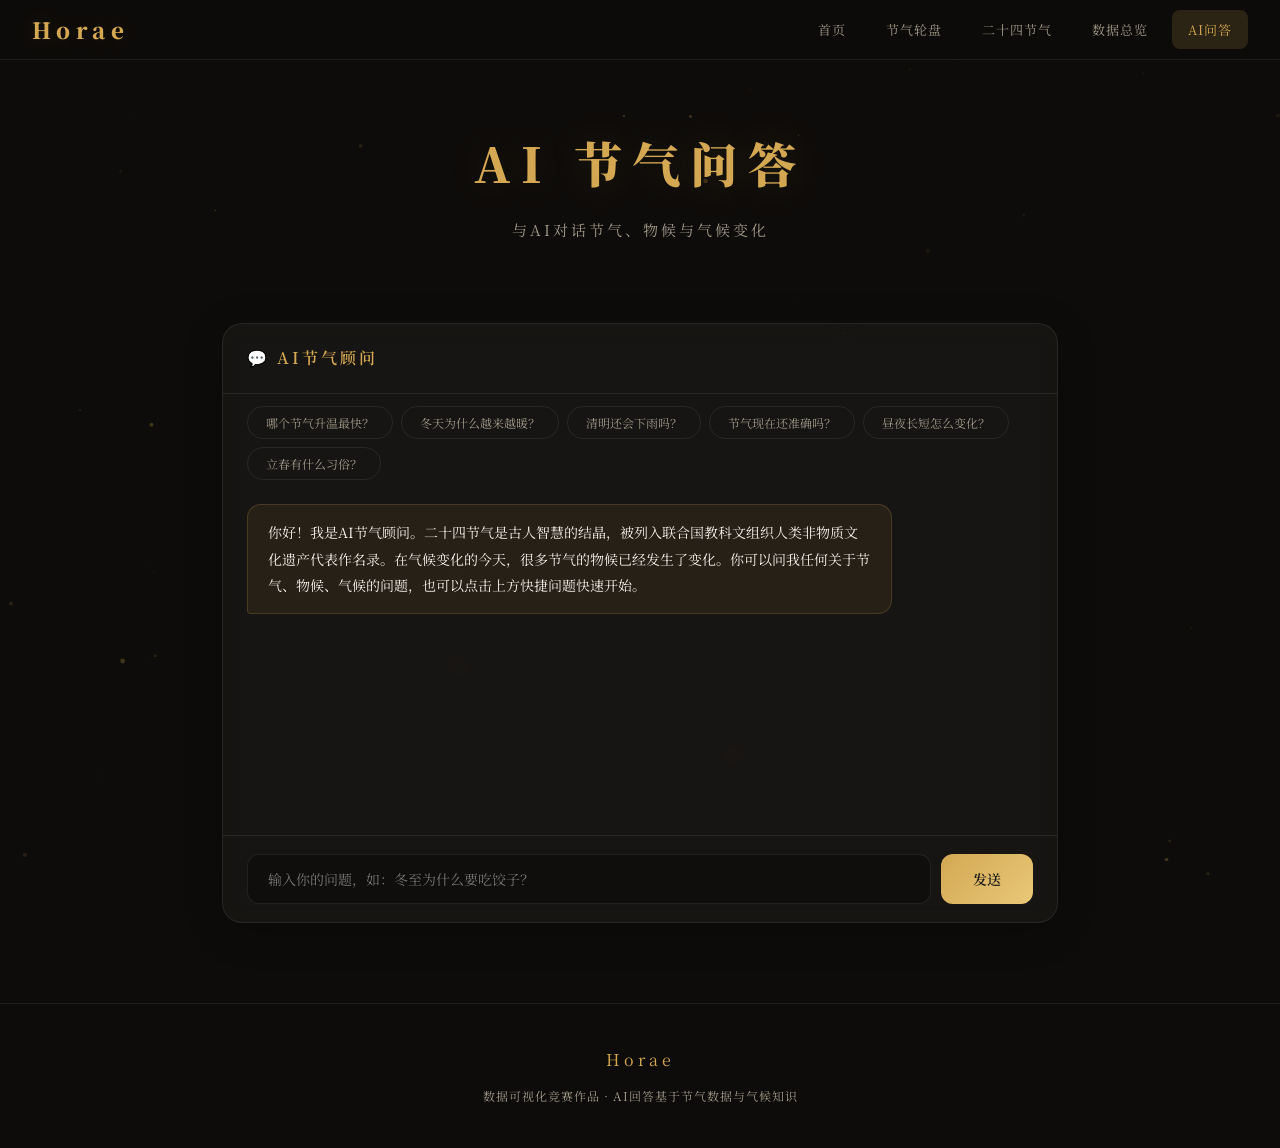
==== chat.html @ f489f9e5 "feat: Horae · 节气志 - 二十四节气与现代气候对话的数据可视化项目 - 5页多页架构：首页/节气轮盘/二十四节气/数据总览/AI问答 - 24节气完整数据：诗词/三候/古籍/古今温度/昼" ====
﻿<!DOCTYPE html>
<html lang="zh-CN">
<head>
  <meta charset="UTF-8">
  <meta name="viewport" content="width=device-width, initial-scale=1.0">
  <title>Horae · AI Chat</title>
  <link rel="stylesheet" href="css/style.css">
  <link href="https://fonts.googleapis.com/css2?family=Noto+Serif+SC:wght@400;600;700;900&display=swap" rel="stylesheet">
</head>
<body>
<canvas id="particleCanvas"></canvas>

<nav class="navbar">
  <a href="index.html" class="logo">Horae</a>
  <div class="links">
    <a href="index.html" data-page="home">首页</a>
    <a href="wheel.html" data-page="wheel">节气轮盘</a>
    <a href="terms.html" data-page="terms">二十四节气</a>
    <a href="data.html" data-page="data">数据总览</a>
    <a href="chat.html" data-page="chat">AI问答</a>
  </div>
</nav>

<div class="page-content">
  <div class="page-header">
    <h1>AI 节气问答</h1>
    <p class="sub">与AI对话节气、物候与气候变化</p>
  </div>

  <div class="chat-page">
    <div class="chat-box">
      <div class="chat-header">💬 AI节气顾问</div>
      <div class="quick-qs">
        <button data-q="哪个节气升温最快？">哪个节气升温最快？</button>
        <button data-q="冬天为什么越来越暖？">冬天为什么越来越暖？</button>
        <button data-q="清明还会下雨吗？">清明还会下雨吗？</button>
        <button data-q="节气现在还准确吗？">节气现在还准确吗？</button>
        <button data-q="昼夜长短怎么变化？">昼夜长短怎么变化？</button>
        <button data-q="立春有什么习俗？">立春有什么习俗？</button>
      </div>
      <div class="chat-msgs" id="chatMsgs">
        <div class="chat-msg ai"><div class="bubble">你好！我是AI节气顾问。二十四节气是古人智慧的结晶，被列入联合国教科文组织人类非物质文化遗产代表作名录。在气候变化的今天，很多节气的物候已经发生了变化。你可以问我任何关于节气、物候、气候的问题，也可以点击上方快捷问题快速开始。</div></div>
      </div>
      <div class="chat-input-row">
        <input type="text" id="chatInput" placeholder="输入你的问题，如：冬至为什么要吃饺子？">
        <button id="chatSend">发送</button>
      </div>
    </div>
  </div>
</div>

<button class="back-top" id="backTop">↑</button>

<footer>
  <div class="footer-gold">Horae</div>
  <p>数据可视化竞赛作品 · AI回答基于节气数据与气候知识</p>
</footer>

<script src="js/data.js"></script>
<script src="js/common.js"></script>
<script>
const responses = {
  '升温最快': '升温最快的节气是<strong>立冬、冬至、小寒、大寒</strong>等冬季节气，升温幅度普遍在+2.2°C至+2.3°C之间。\n\n其中<strong>立冬</strong>和<strong>冬至</strong>升温最为显著，均达到+2.3°C。\n\n这反映了全球气候变化中"冬季升温快于夏季、北方升温快于南方"的典型特征。冬季的快速升温导致入冬推迟、初雪延后、结冰期缩短。',
  '冬天': '冬天越来越暖是气候变化最显著的特征之一。\n\n数据显示：\n- 冬季节气平均升温约<strong>+2.2°C</strong>，远高于夏季的+1.6°C\n- 全国平均入冬日期推迟约7-10天\n- 初雪日期推迟约15天\n- 暖冬频率显著增加\n\n原因包括北极放大效应、温室气体冬季增温效应更明显、城市化热岛效应等。\n\n"立冬不冷、小雪无雪、大寒不寒"已成为越来越常见的现象。',
  '清明': '"清明时节雨纷纷"是杜牧的千古名句，但在气候变化的今天，这句诗的准确性正在发生变化。\n\n<strong>南方地区：</strong>清明降水依然充沛，"雨纷纷"的景象仍然典型。\n\n<strong>北方地区：</strong>清明降水日数有所减少，春季干旱频率增加，"雨纷纷"已不如从前准确。\n\n当代清明平均气温14.5°C，较过去升高1.5°C。温暖干燥的清明在北方越来越常见。',
  '准确': '二十四节气是古人基于黄河流域的物候和气候总结的时间智慧，在当代仍然具有重要的参考价值，但需要注意以下变化：\n\n<strong>仍然准确的方面：</strong>\n- 太阳黄经的天文划分完全准确\n- 季节转换的大致时间框架仍然适用\n- 农业生产的宏观节奏仍有参考价值\n\n<strong>发生变化的方面：</strong>\n- 具体物候时间普遍提前（春季物候提前约7天）\n- 入冬、入夏等季节开始时间推迟或提前\n- 初霜、初雪等气候事件日期显著推迟\n- 极端天气事件频率增加\n\n节气作为文化符号和时间框架依然珍贵，但具体物候描述需要结合当代气候进行调整。',
  '昼夜': '二十四节气与昼夜长短密切相关：\n\n<strong>春分、秋分：</strong>昼夜均分，各12小时\n<strong>夏至：</strong>白昼最长，约14.6小时（北方更长）\n<strong>冬至：</strong>白昼最短，约9.6小时（北方更短）\n\n从立春到夏至，白昼逐渐变长；从夏至到冬至，白昼逐渐变短。\n\n气候变化对昼夜长短的天文规律没有影响，但会影响昼夜温差——气候变暖导致夜间升温幅度往往大于白天，昼夜温差在缩小。',
  '立春': '立春是二十四节气之首，标志着春季的开始。\n\n<strong>传统习俗：</strong>\n- 咬春：吃春饼、春卷、萝卜，寓意迎接春天\n- 打春牛：用泥塑春牛，鞭打以祈丰收\n- 贴宜春：在门上贴"宜春"二字\n- 迎春：官府举行迎春仪式\n\n<strong>当代气候：</strong>\n- 当代立春平均气温3.2°C，较50年前升高1.4°C\n- 河流解冻期平均提前约8天\n- 虽然"立春"，但全国大部分地区仍处于冬季\n\n立春更多是一个天文和文化上的春天起点，气象学上的春天要等到气温稳定回升。'
};

document.addEventListener('DOMContentLoaded', () => {
  initCommon('chat');
  initChat();
});

function initChat() {
  const input = document.getElementById('chatInput');
  const send = document.getElementById('chatSend');
  const msgs = document.getElementById('chatMsgs');
  
  function addMsg(text, isUser) {
    const div = document.createElement('div');
    div.className = `chat-msg ${isUser ? 'user' : 'ai'}`;
    div.innerHTML = `<div class="bubble">${text.replace(/\n/g,'<br>')}</div>`;
    msgs.appendChild(div);
    msgs.scrollTop = msgs.scrollHeight;
  }
  
  function sendMsg() {
    const text = input.value.trim();
    if (!text) return;
    addMsg(text, true);
    input.value = '';
    setTimeout(() => {
      let resp = '这是一个关于节气和气候的好问题。二十四节气是古人智慧的结晶，在气候变化的今天，很多物候都在发生变化。总体来看，冬季节气升温最显著，春季物候普遍提前。你可以问我更具体的问题，比如"哪个节气升温最快"、"清明还会下雨吗"等。';
      for (const key in responses) {
        if (text.includes(key) || key.includes(text.substring(0, 3))) {
          resp = responses[key];
          break;
        }
      }
      addMsg(resp, false);
    }, 700);
  }
  
  send.addEventListener('click', sendMsg);
  input.addEventListener('keypress', e => { if (e.key === 'Enter') sendMsg(); });
  document.querySelectorAll('.quick-qs button').forEach(btn => {
    btn.addEventListener('click', () => { input.value = btn.dataset.q; sendMsg(); });
  });
}
</script>
</body>
</html>
---- css/style.css ----
/* 节气志 - 多页共享样式 */
* { margin: 0; padding: 0; box-sizing: border-box; }
:root {
  --bg: #0e0c0a;
  --bg2: #161310;
  --card: rgba(255,255,255,0.04);
  --card-hover: rgba(255,255,255,0.07);
  --border: rgba(255,255,255,0.08);
  --border-light: rgba(255,255,255,0.15);
  --text: #f5f0e8;
  --dim: #a09888;
  --dimmer: #6b6558;
  --spring: #8bc34a;
  --summer: #ef5350;
  --autumn: #ffa726;
  --winter: #42a5f5;
  --gold: #d4a853;
  --gold-light: #e8c878;
  --theme-color: #d4a853;
  --theme-glow: rgba(212,168,83,0.15);
}
html { scroll-behavior: smooth; }
body {
  font-family: "PingFang SC", "Microsoft YaHei", "Songti SC", "STSong", "Noto Serif SC", serif;
  background: var(--bg); color: var(--text); line-height: 1.8; overflow-x: hidden;
  transition: background 0.8s ease; min-height: 100vh;
}
#particleCanvas { position: fixed; top:0; left:0; width:100%; height:100%; z-index:0; pointer-events:none; opacity:0.5; }
.navbar, .page-content, footer, .back-top { position: relative; z-index: 1; }

/* 导航栏 */
.navbar {
  position: fixed; top:0; left:0; right:0; z-index:100;
  background: rgba(14,12,10,0.88); backdrop-filter: blur(16px);
  border-bottom: 1px solid var(--border);
  display: flex; align-items: center; justify-content: space-between;
  padding: 0 32px; height: 60px;
}
.navbar .logo {
  font-size: 22px; font-weight: 900; color: var(--gold); letter-spacing: 6px;
  text-shadow: 0 0 20px var(--theme-glow); text-decoration: none;
  transition: color 0.4s;
}
.navbar .links { display: flex; gap: 8px; }
.navbar .links a {
  color: var(--dim); text-decoration: none; font-size: 13px; transition: all 0.3s;
  padding: 8px 16px; border-radius: 8px; letter-spacing: 1px; position: relative;
}
.navbar .links a:hover { color: var(--text); background: rgba(255,255,255,0.05); }
.navbar .links a.active { color: var(--gold); background: var(--theme-glow); }

/* 页面内容容器 */
.page-content { padding-top: 60px; min-height: calc(100vh - 60px); }
.page-header {
  text-align: center; padding: 60px 32px 40px;
}
.page-header h1 {
  font-size: 48px; font-weight: 900; letter-spacing: 10px; color: var(--gold);
  text-shadow: 0 0 40px var(--theme-glow); margin-bottom: 10px;
}
.page-header .sub { color: var(--dim); font-size: 15px; letter-spacing: 3px; }

/* 回到顶部 */
.back-top {
  position: fixed; bottom: 30px; right: 30px; z-index: 90;
  width: 44px; height: 44px; border-radius: 50%; border: 1px solid var(--border-light);
  background: rgba(14,12,10,0.8); backdrop-filter: blur(10px);
  color: var(--gold); font-size: 18px; cursor: pointer;
  opacity: 0; transform: translateY(20px); transition: all 0.4s;
  display: flex; align-items: center; justify-content: center;
}
.back-top.show { opacity: 1; transform: translateY(0); }
.back-top:hover { background: var(--theme-color); color: #1a1a1a; border-color: var(--theme-color); }

/* ========== 首页样式 ========== */
.hero {
  min-height: calc(100vh - 60px); display: flex; flex-direction: column;
  align-items: center; justify-content: center; text-align: center; padding: 60px 32px;
  position: relative;
}
.hero::before {
  content: ''; position: absolute; top: 50%; left: 50%; transform: translate(-50%,-50%);
  width: 700px; height: 700px; border-radius: 50%;
  background: radial-gradient(circle, var(--theme-glow) 0%, transparent 70%);
  pointer-events: none; animation: heroGlow 6s ease-in-out infinite;
}
@keyframes heroGlow { 0%,100%{opacity:0.4;transform:translate(-50%,-50%) scale(1);} 50%{opacity:0.7;transform:translate(-50%,-50%) scale(1.1);} }
.hero .badge {
  display: inline-block; padding: 6px 20px; border-radius: 20px;
  background: var(--theme-glow); border: 1px solid var(--theme-color);
  color: var(--theme-color); font-size: 12px; letter-spacing: 3px; margin-bottom: 24px;
  animation: fadeInUp 1s ease-out;
}
.hero h1 {
  font-size: 96px; font-weight: 900; letter-spacing: 24px; margin-bottom: 16px;
  color: var(--gold); text-shadow: 0 0 60px var(--theme-glow), 0 0 120px var(--theme-glow);
  animation: fadeInUp 1s ease-out 0.2s both; position: relative; padding-left: 24px;
}
@keyframes fadeInUp { from{opacity:0;transform:translateY(30px);} to{opacity:1;transform:translateY(0);} }
.hero .subtitle {
  font-size: 20px; color: var(--dim); letter-spacing: 8px; margin-bottom: 48px;
  animation: fadeInUp 1s ease-out 0.4s both;
}
.hero .stats {
  display: flex; gap: 64px; margin-bottom: 56px;
  animation: fadeInUp 1s ease-out 0.6s both;
}
.hero .stat { text-align: center; position: relative; }
.hero .stat::after {
  content: ''; position: absolute; right: -32px; top: 50%; transform: translateY(-50%);
  width: 1px; height: 48px; background: var(--border-light);
}
.hero .stat:last-child::after { display: none; }
.hero .stat .num {
  font-size: 48px; font-weight: 700; color: var(--gold);
  text-shadow: 0 0 20px var(--theme-glow);
}
.hero .stat .label { font-size: 13px; color: var(--dim); margin-top: 8px; letter-spacing: 2px; }
.hero .cta-group { display: flex; gap: 16px; animation: fadeInUp 1s ease-out 0.8s both; }
.cta-btn {
  padding: 14px 36px; border-radius: 12px; font-size: 15px; cursor: pointer;
  text-decoration: none; letter-spacing: 2px; font-weight: 600; transition: all 0.3s;
  display: inline-flex; align-items: center; gap: 8px;
}
.cta-btn.primary {
  background: linear-gradient(135deg, var(--gold), var(--gold-light));
  color: #1a1a1a; border: none; box-shadow: 0 4px 20px var(--theme-glow);
}
.cta-btn.primary:hover { transform: translateY(-2px); box-shadow: 0 8px 30px var(--theme-glow); }
.cta-btn.secondary {
  background: transparent; color: var(--text); border: 1px solid var(--border-light);
}
.cta-btn.secondary:hover { border-color: var(--gold); color: var(--gold); background: var(--theme-glow); }

/* 首页介绍区 */
.intro-section { padding: 80px 32px; max-width: 1200px; margin: 0 auto; }
.intro-section h2 {
  font-size: 36px; color: var(--gold); letter-spacing: 6px; margin-bottom: 16px;
  text-align: center; text-shadow: 0 0 20px var(--theme-glow);
}
.intro-section .intro-sub { text-align: center; color: var(--dim); margin-bottom: 48px; font-size: 15px; letter-spacing: 2px; }
.intro-grid { display: grid; grid-template-columns: repeat(3, 1fr); gap: 24px; }
.intro-card {
  background: var(--card); border: 1px solid var(--border); border-radius: 16px;
  padding: 32px 28px; backdrop-filter: blur(10px); transition: all 0.4s;
  position: relative; overflow: hidden;
}
.intro-card::before {
  content: ''; position: absolute; top: 0; left: 0; right: 0; height: 3px;
  background: linear-gradient(90deg, transparent, var(--theme-color), transparent);
  opacity: 0; transition: opacity 0.4s;
}
.intro-card:hover { transform: translateY(-6px); border-color: var(--theme-color); box-shadow: 0 12px 40px var(--theme-glow); }
.intro-card:hover::before { opacity: 1; }
.intro-card .icon { font-size: 40px; margin-bottom: 16px; }
.intro-card h3 { font-size: 20px; color: var(--text); margin-bottom: 12px; letter-spacing: 2px; }
.intro-card p { font-size: 14px; color: var(--dim); line-height: 1.9; }

/* 首页轮盘预览 */
.preview-section { padding: 80px 32px; text-align: center; }
.preview-section h2 { font-size: 36px; color: var(--gold); letter-spacing: 6px; margin-bottom: 12px; text-shadow: 0 0 20px var(--theme-glow); }
.preview-section .sub { color: var(--dim); margin-bottom: 40px; letter-spacing: 2px; }
.preview-wheel {
  width: 380px; height: 380px; margin: 0 auto 32px;
  filter: drop-shadow(0 0 40px var(--theme-glow));
  animation: slowRotate 60s linear infinite;
}
@keyframes slowRotate { from{transform:rotate(0);} to{transform:rotate(360deg);} }

/* ========== 轮盘页样式 ========== */
.wheel-page { display: flex; min-height: calc(100vh - 60px); }
.wheel-left {
  flex: 1; display: flex; flex-direction: column; align-items: center; justify-content: center;
  padding: 40px; position: relative;
}
.wheel-left::after {
  content: ''; position: absolute; right: 0; top: 10%; bottom: 10%; width: 1px;
  background: linear-gradient(180deg, transparent, var(--border-light), transparent);
}
.wheel-container-lg {
  position: relative; width: 560px; height: 560px; cursor: grab;
  filter: drop-shadow(0 0 50px var(--theme-glow));
}
.wheel-container-lg:active { cursor: grabbing; }
.wheel-svg-lg { width: 100%; height: 100%; transition: transform 0.8s cubic-bezier(0.34,1.56,0.64,1); }
.wheel-center-lg {
  position: absolute; top: 50%; left: 50%; transform: translate(-50%,-50%);
  text-align: center; pointer-events: none; z-index: 2;
  background: radial-gradient(circle, rgba(14,12,10,0.95) 0%, rgba(14,12,10,0.8) 100%);
  width: 160px; height: 160px; border-radius: 50%;
  display: flex; flex-direction: column; align-items: center; justify-content: center;
  border: 2px solid var(--theme-color); box-shadow: 0 0 40px var(--theme-glow), inset 0 0 30px rgba(0,0,0,0.5);
  transition: all 0.4s;
}
.wheel-center-lg .term-name { font-size: 30px; font-weight: 700; color: var(--theme-color); letter-spacing: 4px; }
.wheel-center-lg .term-date { font-size: 13px; color: var(--dim); margin-top: 6px; }
.wheel-center-lg .term-temp { font-size: 16px; color: var(--gold); margin-top: 6px; }
.wheel-hint { text-align: center; color: var(--dim); font-size: 13px; margin-top: 24px; letter-spacing: 2px; }

.wheel-right {
  flex: 1; padding: 40px 48px; overflow-y: auto; max-height: calc(100vh - 60px);
}
.wheel-right .term-detail { animation: fadeIn 0.5s ease; }
@keyframes fadeIn { from{opacity:0;transform:translateX(20px);} to{opacity:1;transform:translateX(0);} }
.wheel-right .season-tag {
  display: inline-block; padding: 5px 18px; border-radius: 20px; font-size: 12px;
  letter-spacing: 3px; margin-bottom: 16px; font-weight: 600;
}
.season-tag.spring { background: rgba(139,195,74,0.15); color: var(--spring); border: 1px solid rgba(139,195,74,0.3); }
.season-tag.summer { background: rgba(239,83,80,0.15); color: var(--summer); border: 1px solid rgba(239,83,80,0.3); }
.season-tag.autumn { background: rgba(255,167,38,0.15); color: var(--autumn); border: 1px solid rgba(255,167,38,0.3); }
.season-tag.winter { background: rgba(66,165,245,0.15); color: var(--winter); border: 1px solid rgba(66,165,245,0.3); }
.wheel-right h2 { font-size: 52px; font-weight: 900; letter-spacing: 8px; margin-bottom: 8px; text-shadow: 0 0 30px var(--theme-glow); }
.wheel-right .meta { font-size: 14px; color: var(--dim); margin-bottom: 24px; }
.wheel-right .meta span { margin-right: 16px; }

/* 通用卡片 */
.data-card {
  background: var(--card); border: 1px solid var(--border); border-radius: 14px;
  padding: 22px 24px; backdrop-filter: blur(10px); transition: all 0.3s; margin-bottom: 16px;
}
.data-card:hover { border-color: var(--border-light); }
.data-card h4 {
  font-size: 14px; color: var(--gold); margin-bottom: 14px; letter-spacing: 3px;
  font-weight: 600; display: flex; align-items: center; gap: 8px;
}
.poem-card {
  background: linear-gradient(135deg, rgba(212,168,83,0.08), rgba(212,168,83,0.02));
  border: 1px solid rgba(212,168,83,0.2); border-radius: 14px; padding: 20px 24px;
  margin-bottom: 16px; position: relative;
}
.poem-card::before { content: '❝'; position: absolute; top: -8px; left: 14px; font-size: 44px; color: rgba(212,168,83,0.2); }
.poem-card .title { font-size: 16px; font-weight: 600; color: var(--gold); }
.poem-card .author { font-size: 12px; color: var(--dim); margin-bottom: 10px; }
.poem-card .content { font-size: 15px; line-height: 2; letter-spacing: 1px; }

.phenology-list .item {
  display: flex; align-items: center; gap: 12px; padding: 8px 0;
  font-size: 15px; border-bottom: 1px solid rgba(255,255,255,0.04);
}
.phenology-list .item:last-child { border-bottom: none; }
.phenology-list .num {
  width: 26px; height: 26px; border-radius: 50%; display: flex; align-items: center;
  justify-content: center; font-size: 12px; background: var(--theme-glow); color: var(--theme-color); font-weight: 600;
}
.ancient-quote {
  background: var(--card); border: 1px solid var(--border); border-radius: 14px;
  padding: 18px 22px; font-size: 13px; color: var(--dim); line-height: 2; font-style: italic;
  border-left: 3px solid var(--theme-color); margin-bottom: 16px;
}
.temp-compare { display: flex; gap: 12px; margin-bottom: 14px; }
.temp-item { text-align: center; flex: 1; padding: 14px 8px; border-radius: 10px; background: rgba(0,0,0,0.2); transition: all 0.3s; }
.temp-item:hover { transform: translateY(-2px); }
.temp-item .val { font-size: 28px; font-weight: 700; }
.temp-item .val.old { color: var(--dimmer); }
.temp-item .val.new { color: var(--gold); }
.temp-item .val.change { color: var(--summer); }
.temp-item .lbl { font-size: 11px; color: var(--dim); margin-top: 6px; }
.trend-chart { width: 100%; height: 200px; }

.daynight-bar { display: flex; height: 32px; border-radius: 16px; overflow: hidden; margin: 12px 0; box-shadow: inset 0 2px 8px rgba(0,0,0,0.3); }
.daynight-bar .day { background: linear-gradient(90deg, #ff9800, #ffc107, #ffeb3b); display: flex; align-items: center; justify-content: center; font-size: 12px; color: #1a1a1a; font-weight: 600; }
.daynight-bar .night { background: linear-gradient(90deg, #1a237e, #283593, #3949ab); display: flex; align-items: center; justify-content: center; font-size: 12px; color: #fff; font-weight: 600; }
.daynight-labels { display: flex; justify-content: space-between; font-size: 12px; color: var(--dim); }

.info-grid { display: grid; grid-template-columns: 1fr 1fr; gap: 10px; }
.info-item { background: rgba(0,0,0,0.2); border-radius: 10px; padding: 12px 14px; transition: all 0.3s; }
.info-item:hover { background: rgba(0,0,0,0.35); }
.info-item .label { font-size: 11px; color: var(--dim); margin-bottom: 4px; }
.info-item .value { font-size: 14px; }
.color-card { display: flex; align-items: center; gap: 14px; padding: 12px; background: rgba(0,0,0,0.2); border-radius: 10px; }
.color-swatch { width: 48px; height: 48px; border-radius: 10px; flex-shrink: 0; box-shadow: 0 4px 12px rgba(0,0,0,0.3), inset 0 1px 0 rgba(255,255,255,0.2); }
.color-info .name { font-size: 16px; font-weight: 600; }
.color-info .hex { font-size: 12px; color: var(--dim); font-family: monospace; margin-top: 2px; }
.ai-dialogue {
  background: linear-gradient(135deg, rgba(212,168,83,0.08), rgba(212,168,83,0.02));
  border: 1px solid rgba(212,168,83,0.25); border-radius: 14px; padding: 20px 24px;
  font-size: 14px; line-height: 2; position: relative;
}
.ai-dialogue .label { font-size: 12px; color: var(--gold); margin-bottom: 10px; letter-spacing: 3px; font-weight: 600; display: flex; align-items: center; gap: 6px; }
.ai-dialogue .label::before { content: '💬'; }

/* ========== 节气页样式 ========== */
.terms-page { max-width: 1400px; margin: 0 auto; padding: 40px 32px 80px; }
.season-tabs { display: flex; justify-content: center; gap: 12px; margin-bottom: 32px; }
.season-tab {
  padding: 10px 28px; border-radius: 10px; border: 1px solid var(--border);
  background: transparent; color: var(--dim); font-size: 14px; cursor: pointer;
  letter-spacing: 3px; transition: all 0.3s; font-family: inherit; font-weight: 600;
}
.season-tab:hover { color: var(--text); border-color: var(--border-light); }
.season-tab.active { color: var(--text); border-color: var(--theme-color); background: var(--theme-glow); }
.season-tab.active.spring { border-color: var(--spring); background: rgba(139,195,74,0.15); color: var(--spring); }
.season-tab.active.summer { border-color: var(--summer); background: rgba(239,83,80,0.15); color: var(--summer); }
.season-tab.active.autumn { border-color: var(--autumn); background: rgba(255,167,38,0.15); color: var(--autumn); }
.season-tab.active.winter { border-color: var(--winter); background: rgba(66,165,245,0.15); color: var(--winter); }

.terms-grid { display: grid; grid-template-columns: repeat(6, 1fr); gap: 14px; margin-bottom: 40px; }
.term-card {
  background: var(--card); border: 1px solid var(--border); border-radius: 12px;
  padding: 20px 12px; text-align: center; cursor: pointer; transition: all 0.3s;
  position: relative; overflow: hidden;
}
.term-card::before {
  content: ''; position: absolute; top: 0; left: 0; right: 0; height: 3px;
  background: var(--card-border-color, var(--theme-color)); opacity: 0; transition: opacity 0.3s;
}
.term-card:hover { transform: translateY(-4px); border-color: var(--theme-color); box-shadow: 0 8px 24px var(--theme-glow); }
.term-card:hover::before { opacity: 1; }
.term-card.active { border-color: var(--theme-color); background: var(--theme-glow); box-shadow: 0 0 20px var(--theme-glow); }
.term-card .name { font-size: 20px; font-weight: 700; margin-bottom: 6px; letter-spacing: 2px; }
.term-card .date { font-size: 11px; color: var(--dim); }
.term-card .temp { font-size: 13px; color: var(--gold); margin-top: 8px; font-weight: 600; }
.term-card.spring .name { color: var(--spring); }
.term-card.summer .name { color: var(--summer); }
.term-card.autumn .name { color: var(--autumn); }
.term-card.winter .name { color: var(--winter); }

.term-detail-panel {
  background: var(--card); border: 1px solid var(--border); border-radius: 20px;
  padding: 40px; backdrop-filter: blur(10px); min-height: 500px;
  animation: fadeIn 0.5s ease;
}
.term-detail-panel .detail-grid { display: grid; grid-template-columns: 1fr 1.2fr; gap: 40px; }

/* ========== 数据页样式 ========== */
.data-page { max-width: 1400px; margin: 0 auto; padding: 40px 32px 80px; }
.data-grid { display: grid; grid-template-columns: 1fr 1fr; gap: 24px; }
.data-card-full { grid-column: 1 / -1; }
.chart-container { width: 100%; }
.phenology-table { width: 100%; border-collapse: collapse; }
.phenology-table th, .phenology-table td { padding: 12px 14px; text-align: left; font-size: 13px; border-bottom: 1px solid var(--border); }
.phenology-table th { color: var(--gold); font-weight: 600; letter-spacing: 1px; }
.phenology-table .earlier { color: var(--spring); font-weight: 600; }
.phenology-table .later { color: var(--summer); font-weight: 600; }

/* ========== 问答页样式 ========== */
.chat-page { max-width: 900px; margin: 0 auto; padding: 40px 32px 80px; }
.chat-box {
  background: var(--card); border: 1px solid var(--border); border-radius: 20px;
  display: flex; flex-direction: column; height: 600px; backdrop-filter: blur(10px);
  box-shadow: 0 8px 40px rgba(0,0,0,0.2);
}
.chat-header { padding: 20px 24px; border-bottom: 1px solid var(--border); font-weight: 600; color: var(--gold); letter-spacing: 3px; font-size: 16px; display: flex; align-items: center; gap: 8px; }
.chat-msgs { flex: 1; overflow-y: auto; padding: 24px; }
.chat-msg { margin-bottom: 16px; max-width: 82%; }
.chat-msg.user { margin-left: auto; text-align: right; }
.chat-msg .bubble { display: inline-block; padding: 14px 20px; border-radius: 14px; font-size: 14px; line-height: 1.9; text-align: left; }
.chat-msg.ai .bubble { background: rgba(212,168,83,0.08); border: 1px solid rgba(212,168,83,0.2); border-bottom-left-radius: 4px; }
.chat-msg.user .bubble { background: rgba(139,195,74,0.1); border: 1px solid rgba(139,195,74,0.25); border-bottom-right-radius: 4px; }
.quick-qs { display: flex; gap: 8px; flex-wrap: wrap; padding: 12px 24px 0; }
.quick-qs button { padding: 7px 18px; border-radius: 16px; border: 1px solid var(--border); background: transparent; color: var(--dim); font-size: 12px; cursor: pointer; transition: all 0.3s; font-family: inherit; }
.quick-qs button:hover { color: var(--gold); border-color: var(--gold); background: var(--theme-glow); }
.chat-input-row { display: flex; gap: 10px; padding: 18px 24px; border-top: 1px solid var(--border); }
.chat-input-row input { flex: 1; padding: 14px 20px; border-radius: 12px; border: 1px solid var(--border); background: rgba(0,0,0,0.3); color: var(--text); font-size: 14px; transition: all 0.3s; font-family: inherit; }
.chat-input-row input:focus { outline: none; border-color: var(--gold); box-shadow: 0 0 0 3px var(--theme-glow); }
.chat-input-row button { padding: 14px 32px; border-radius: 12px; border: none; background: linear-gradient(135deg, var(--gold), var(--gold-light)); color: #1a1a1a; font-size: 14px; cursor: pointer; font-weight: 600; transition: all 0.3s; font-family: inherit; }
.chat-input-row button:hover { transform: translateY(-1px); box-shadow: 0 4px 16px var(--theme-glow); }

footer { padding: 40px 32px; text-align: center; border-top: 1px solid var(--border); color: var(--dim); font-size: 12px; letter-spacing: 1px; line-height: 2; }
footer .footer-gold { color: var(--gold); font-size: 16px; letter-spacing: 4px; margin-bottom: 8px; }

@media (max-width: 1200px) {
  .terms-grid { grid-template-columns: repeat(4, 1fr); }
  .wheel-page { flex-direction: column; }
  .wheel-left::after { display: none; }
  .wheel-right { max-height: none; }
  .term-detail-panel .detail-grid { grid-template-columns: 1fr; }
}
@media (max-width: 768px) {
  .hero h1 { font-size: 56px; letter-spacing: 12px; }
  .hero .stats { flex-direction: column; gap: 24px; }
  .hero .stat::after { display: none; }
  .intro-grid { grid-template-columns: 1fr; }
  .terms-grid { grid-template-columns: repeat(3, 1fr); }
  .data-grid { grid-template-columns: 1fr; }
  .wheel-container-lg { width: 340px; height: 340px; }
  .navbar .links { gap: 4px; }
  .navbar .links a { padding: 6px 10px; font-size: 12px; }
  .info-grid { grid-template-columns: 1fr; }
  .temp-compare { flex-direction: column; gap: 8px; }
}
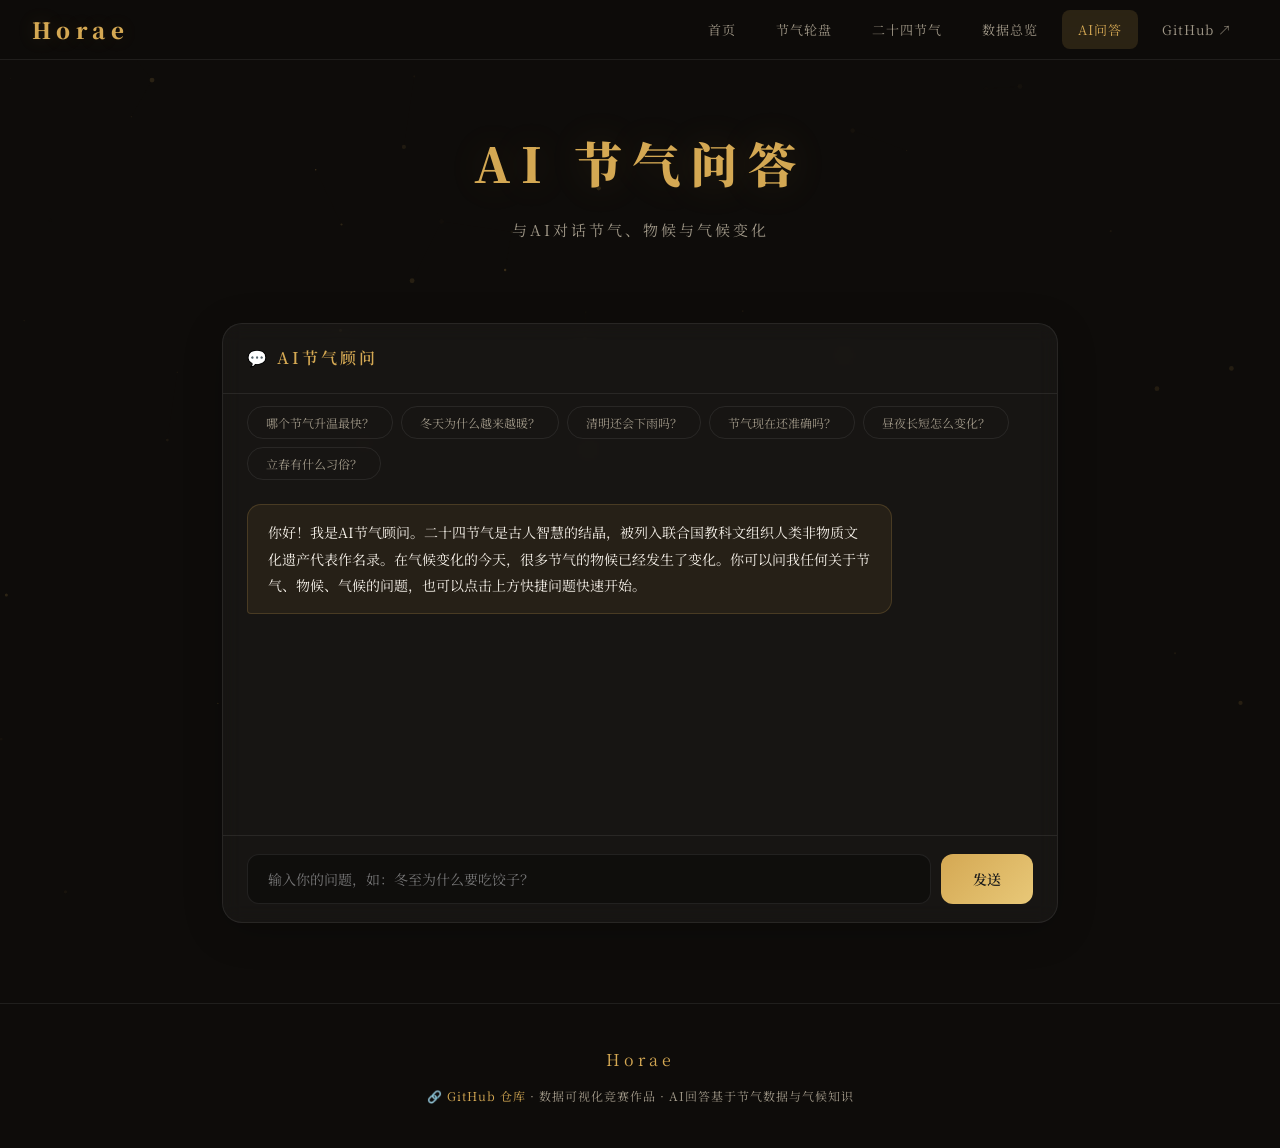
==== commit 50fb719f: "feat: 在导航栏和页脚添加GitHub仓库链接 - 所有5个页面导航栏新增GitHub ↗ 外链按钮 - 所有5个页面页脚新增GitHub仓库链接 - 链接在新标签页打开，带noopener安全属" ====
--- a/chat.html
+++ b/chat.html
@@ -18,6 +18,7 @@
     <a href="terms.html" data-page="terms">二十四节气</a>
     <a href="data.html" data-page="data">数据总览</a>
     <a href="chat.html" data-page="chat">AI问答</a>
+    <a href="https://github.com/runner-cpu/Horae" target="_blank" rel="noopener noreferrer" style="display:inline-flex;align-items:center;gap:4px;">GitHub ↗</a>
   </div>
 </nav>
 
@@ -53,7 +54,7 @@
 
 <footer>
   <div class="footer-gold">Horae</div>
-  <p>数据可视化竞赛作品 · AI回答基于节气数据与气候知识</p>
+  <p><a href="https://github.com/runner-cpu/Horae" target="_blank" rel="noopener noreferrer" style="color:var(--gold);text-decoration:none;">🔗 GitHub 仓库</a> · 数据可视化竞赛作品 · AI回答基于节气数据与气候知识</p>
 </footer>
 
 <script src="js/data.js"></script>
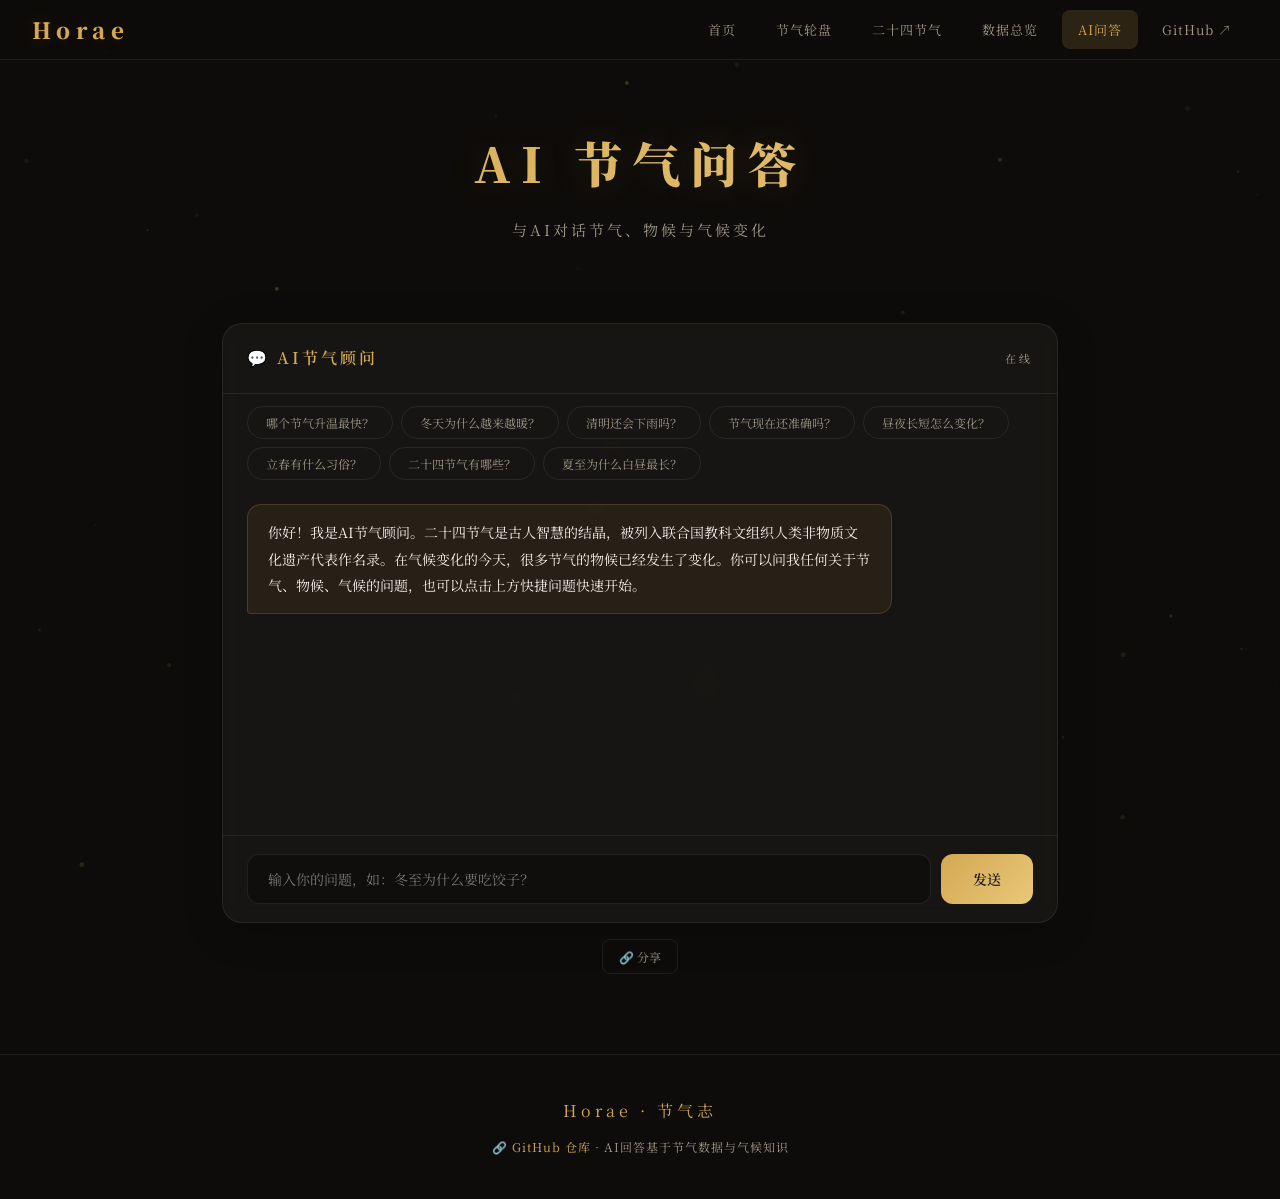
==== commit 6aecc38a: "feat: 全面优化升级 - 8维度增强 视觉设计: - 新增页面加载动画（旋转环+HORAE文字） - 新增滚动入场动画（reveal/reveal-left/reveal-right/reveal" ====
--- a/chat.html
+++ b/chat.html
@@ -1,4 +1,4 @@
-﻿<!DOCTYPE html>
+<!DOCTYPE html>
 <html lang="zh-CN">
 <head>
   <meta charset="UTF-8">
@@ -24,13 +24,13 @@
 
 <div class="page-content">
   <div class="page-header">
-    <h1>AI 节气问答</h1>
-    <p class="sub">与AI对话节气、物候与气候变化</p>
+    <h1 class="gradient-text reveal">AI 节气问答</h1>
+    <p class="sub reveal">与AI对话节气、物候与气候变化</p>
   </div>
 
   <div class="chat-page">
     <div class="chat-box">
-      <div class="chat-header">💬 AI节气顾问</div>
+      <div class="chat-header">💬 AI节气顾问 <span style="margin-left:auto;font-size:11px;color:var(--dim);font-weight:normal;">在线</span></div>
       <div class="quick-qs">
         <button data-q="哪个节气升温最快？">哪个节气升温最快？</button>
         <button data-q="冬天为什么越来越暖？">冬天为什么越来越暖？</button>
@@ -38,23 +38,36 @@
         <button data-q="节气现在还准确吗？">节气现在还准确吗？</button>
         <button data-q="昼夜长短怎么变化？">昼夜长短怎么变化？</button>
         <button data-q="立春有什么习俗？">立春有什么习俗？</button>
+        <button data-q="二十四节气有哪些？">二十四节气有哪些？</button>
+        <button data-q="夏至为什么白昼最长？">夏至为什么白昼最长？</button>
       </div>
       <div class="chat-msgs" id="chatMsgs">
-        <div class="chat-msg ai"><div class="bubble">你好！我是AI节气顾问。二十四节气是古人智慧的结晶，被列入联合国教科文组织人类非物质文化遗产代表作名录。在气候变化的今天，很多节气的物候已经发生了变化。你可以问我任何关于节气、物候、气候的问题，也可以点击上方快捷问题快速开始。</div></div>
+        <div class="chat-msg ai"><div class="bubble" id="welcomeMsg"></div></div>
       </div>
       <div class="chat-input-row">
         <input type="text" id="chatInput" placeholder="输入你的问题，如：冬至为什么要吃饺子？">
-        <button id="chatSend">发送</button>
+        <button id="chatSend" class="ripple-btn">发送</button>
       </div>
+    </div>
+    <div style="text-align:center;margin-top:16px;">
+      <button class="share-btn" data-share>🔗 分享</button>
     </div>
   </div>
 </div>
 
+<nav class="mobile-nav">
+  <a href="index.html"><span class="icon">🏠</span>首页</a>
+  <a href="wheel.html"><span class="icon">🎡</span>轮盘</a>
+  <a href="terms.html"><span class="icon">📖</span>节气</a>
+  <a href="data.html"><span class="icon">📊</span>数据</a>
+  <a href="chat.html" class="active"><span class="icon">💬</span>问答</a>
+</nav>
+
 <button class="back-top" id="backTop">↑</button>
 
 <footer>
-  <div class="footer-gold">Horae</div>
-  <p><a href="https://github.com/runner-cpu/Horae" target="_blank" rel="noopener noreferrer" style="color:var(--gold);text-decoration:none;">🔗 GitHub 仓库</a> · 数据可视化竞赛作品 · AI回答基于节气数据与气候知识</p>
+  <div class="footer-gold">Horae · 节气志</div>
+  <p><a href="https://github.com/runner-cpu/Horae" target="_blank" rel="noopener noreferrer" style="color:var(--gold);text-decoration:none;">🔗 GitHub 仓库</a> · AI回答基于节气数据与气候知识</p>
 </footer>
 
 <script src="js/data.js"></script>
@@ -66,11 +79,18 @@
   '清明': '"清明时节雨纷纷"是杜牧的千古名句，但在气候变化的今天，这句诗的准确性正在发生变化。\n\n<strong>南方地区：</strong>清明降水依然充沛，"雨纷纷"的景象仍然典型。\n\n<strong>北方地区：</strong>清明降水日数有所减少，春季干旱频率增加，"雨纷纷"已不如从前准确。\n\n当代清明平均气温14.5°C，较过去升高1.5°C。温暖干燥的清明在北方越来越常见。',
   '准确': '二十四节气是古人基于黄河流域的物候和气候总结的时间智慧，在当代仍然具有重要的参考价值，但需要注意以下变化：\n\n<strong>仍然准确的方面：</strong>\n- 太阳黄经的天文划分完全准确\n- 季节转换的大致时间框架仍然适用\n- 农业生产的宏观节奏仍有参考价值\n\n<strong>发生变化的方面：</strong>\n- 具体物候时间普遍提前（春季物候提前约7天）\n- 入冬、入夏等季节开始时间推迟或提前\n- 初霜、初雪等气候事件日期显著推迟\n- 极端天气事件频率增加\n\n节气作为文化符号和时间框架依然珍贵，但具体物候描述需要结合当代气候进行调整。',
   '昼夜': '二十四节气与昼夜长短密切相关：\n\n<strong>春分、秋分：</strong>昼夜均分，各12小时\n<strong>夏至：</strong>白昼最长，约14.6小时（北方更长）\n<strong>冬至：</strong>白昼最短，约9.6小时（北方更短）\n\n从立春到夏至，白昼逐渐变长；从夏至到冬至，白昼逐渐变短。\n\n气候变化对昼夜长短的天文规律没有影响，但会影响昼夜温差——气候变暖导致夜间升温幅度往往大于白天，昼夜温差在缩小。',
-  '立春': '立春是二十四节气之首，标志着春季的开始。\n\n<strong>传统习俗：</strong>\n- 咬春：吃春饼、春卷、萝卜，寓意迎接春天\n- 打春牛：用泥塑春牛，鞭打以祈丰收\n- 贴宜春：在门上贴"宜春"二字\n- 迎春：官府举行迎春仪式\n\n<strong>当代气候：</strong>\n- 当代立春平均气温3.2°C，较50年前升高1.4°C\n- 河流解冻期平均提前约8天\n- 虽然"立春"，但全国大部分地区仍处于冬季\n\n立春更多是一个天文和文化上的春天起点，气象学上的春天要等到气温稳定回升。'
+  '立春': '立春是二十四节气之首，标志着春季的开始。\n\n<strong>传统习俗：</strong>\n- 咬春：吃春饼、春卷、萝卜，寓意迎接春天\n- 打春牛：用泥塑春牛，鞭打以祈丰收\n- 贴宜春：在门上贴"宜春"二字\n- 迎春：官府举行迎春仪式\n\n<strong>当代气候：</strong>\n- 当代立春平均气温3.2°C，较50年前升高1.4°C\n- 河流解冻期平均提前约8天\n- 虽然"立春"，但全国大部分地区仍处于冬季\n\n立春更多是一个天文和文化上的春天起点，气象学上的春天要等到气温稳定回升。',
+  '二十四节气': '二十四节气依次为：\n\n<strong>春季：</strong>立春、雨水、惊蛰、春分、清明、谷雨\n<strong>夏季：</strong>立夏、小满、芒种、夏至、小暑、大暑\n<strong>秋季：</strong>立秋、处暑、白露、秋分、寒露、霜降\n<strong>冬季：</strong>立冬、小雪、大雪、冬至、小寒、大寒\n\n记忆口诀："春雨惊春清谷天，夏满芒夏暑相连。秋处露秋寒霜降，冬雪雪冬小大寒。"\n\n每个节气约15天，反映了太阳在黄道上的位置变化，是古人通过观察太阳周年运动形成的时间知识体系。',
+  '夏至': '夏至是二十四节气中最早被确定的节气之一，通常在每年6月21日或22日。\n\n<strong>为什么白昼最长？</strong>\n夏至这天，太阳直射北回归线（北纬23°26′），是太阳直射点到达的最北位置。此时北半球各地的白昼时间达到全年最长，且纬度越高白昼越长。\n\n<strong>数据：</strong>\n- 北京夏至白昼约15小时\n- 哈尔滨夏至白昼约16小时\n- 漠河夏至白昼可达17小时以上\n- 北极圈内出现极昼现象\n\n夏至虽然白昼最长，但并不是一年中最热的时候。最热的时段通常在大暑前后，因为地面热量的积累需要时间。'
 };
 
 document.addEventListener('DOMContentLoaded', () => {
   initCommon('chat');
+  initEnhanced('chat');
+  // 欢迎消息打字机效果
+  setTimeout(() => {
+    typeWriter(document.getElementById('welcomeMsg'), '你好！我是AI节气顾问。二十四节气是古人智慧的结晶，被列入联合国教科文组织人类非物质文化遗产代表作名录。在气候变化的今天，很多节气的物候已经发生了变化。你可以问我任何关于节气、物候、气候的问题，也可以点击上方快捷问题快速开始。', 20);
+  }, 500);
   initChat();
 });
 
@@ -79,12 +99,20 @@
   const send = document.getElementById('chatSend');
   const msgs = document.getElementById('chatMsgs');
   
-  function addMsg(text, isUser) {
+  function addMsg(text, isUser, useTypewriter = false) {
     const div = document.createElement('div');
     div.className = `chat-msg ${isUser ? 'user' : 'ai'}`;
-    div.innerHTML = `<div class="bubble">${text.replace(/\n/g,'<br>')}</div>`;
+    const bubble = document.createElement('div');
+    bubble.className = 'bubble';
+    div.appendChild(bubble);
     msgs.appendChild(div);
     msgs.scrollTop = msgs.scrollHeight;
+    
+    if (useTypewriter && !isUser) {
+      typeWriter(bubble, text.replace(/\n/g, '\n'), 15);
+    } else {
+      bubble.innerHTML = text.replace(/\n/g, '<br>');
+    }
   }
   
   function sendMsg() {
@@ -100,8 +128,8 @@
           break;
         }
       }
-      addMsg(resp, false);
-    }, 700);
+      addMsg(resp, false, true);
+    }, 500);
   }
   
   send.addEventListener('click', sendMsg);
--- a/css/style.css
+++ b/css/style.css
@@ -380,3 +380,213 @@
   .info-grid { grid-template-columns: 1fr; }
   .temp-compare { flex-direction: column; gap: 8px; }
 }
+
+/* ========== 增强版样式 ========== */
+
+/* 页面加载动画 */
+.page-loader {
+  position: fixed; top: 0; left: 0; width: 100%; height: 100%;
+  background: var(--bg); z-index: 9999;
+  display: flex; flex-direction: column; align-items: center; justify-content: center;
+  transition: opacity 0.6s ease, visibility 0.6s ease;
+}
+.page-loader.hidden { opacity: 0; visibility: hidden; }
+.page-loader .loader-ring {
+  width: 60px; height: 60px; border: 3px solid var(--border);
+  border-top-color: var(--gold); border-radius: 50%;
+  animation: spin 1s linear infinite;
+}
+.page-loader .loader-text {
+  margin-top: 20px; color: var(--gold); font-size: 14px; letter-spacing: 4px;
+  animation: pulse 1.5s ease-in-out infinite;
+}
+@keyframes spin { to { transform: rotate(360deg); } }
+@keyframes pulse { 0%,100% { opacity: 0.5; } 50% { opacity: 1; } }
+
+/* 滚动入场动画 */
+.reveal { opacity: 0; transform: translateY(40px); transition: opacity 0.8s ease, transform 0.8s ease; }
+.reveal.visible { opacity: 1; transform: translateY(0); }
+.reveal-left { opacity: 0; transform: translateX(-40px); transition: opacity 0.8s ease, transform 0.8s ease; }
+.reveal-left.visible { opacity: 1; transform: translateX(0); }
+.reveal-right { opacity: 0; transform: translateX(40px); transition: opacity 0.8s ease, transform 0.8s ease; }
+.reveal-right.visible { opacity: 1; transform: translateX(0); }
+.reveal-scale { opacity: 0; transform: scale(0.9); transition: opacity 0.8s ease, transform 0.8s ease; }
+.reveal-scale.visible { opacity: 1; transform: scale(1); }
+
+/* 数字滚动动画 */
+.stat-num { font-variant-numeric: tabular-nums; }
+
+/* 文字渐变动画 */
+.gradient-text {
+  background: linear-gradient(135deg, var(--gold), var(--gold-light), var(--theme-color), var(--gold));
+  background-size: 300% 300%;
+  -webkit-background-clip: text; -webkit-text-fill-color: transparent;
+  background-clip: text; animation: gradientShift 4s ease infinite;
+}
+@keyframes gradientShift { 0%{background-position:0% 50%;} 50%{background-position:100% 50%;} 100%{background-position:0% 50%;} }
+
+/* 按钮波纹效果 */
+.ripple-btn { position: relative; overflow: hidden; }
+.ripple-btn::after {
+  content: ''; position: absolute; top: 50%; left: 50%; width: 0; height: 0;
+  border-radius: 50%; background: rgba(255,255,255,0.3);
+  transform: translate(-50%, -50%); transition: width 0.6s, height 0.6s;
+}
+.ripple-btn:active::after { width: 300px; height: 300px; }
+
+/* 3D卡片hover */
+.card-3d { transition: transform 0.4s cubic-bezier(0.175, 0.885, 0.32, 1.275), box-shadow 0.4s; transform-style: preserve-3d; }
+.card-3d:hover { transform: translateY(-8px) rotateX(2deg) rotateY(-2deg); box-shadow: 0 20px 60px rgba(0,0,0,0.4), 0 0 30px var(--theme-glow); }
+
+/* 搜索框 */
+.search-box {
+  position: relative; max-width: 500px; margin: 0 auto 32px;
+}
+.search-box input {
+  width: 100%; padding: 14px 20px 14px 48px; border-radius: 14px;
+  border: 1px solid var(--border); background: rgba(0,0,0,0.3);
+  color: var(--text); font-size: 14px; transition: all 0.3s; font-family: inherit;
+}
+.search-box input:focus { outline: none; border-color: var(--gold); box-shadow: 0 0 0 3px var(--theme-glow); }
+.search-box input::placeholder { color: var(--dimmer); }
+.search-box .search-icon { position: absolute; left: 16px; top: 50%; transform: translateY(-50%); color: var(--dim); font-size: 16px; }
+.search-box .search-clear {
+  position: absolute; right: 12px; top: 50%; transform: translateY(-50%);
+  background: none; border: none; color: var(--dim); cursor: pointer; font-size: 18px;
+  display: none; padding: 4px 8px;
+}
+.search-box .search-clear.show { display: block; }
+.search-no-result { text-align: center; padding: 40px; color: var(--dim); }
+
+/* 时间轴 */
+.timeline-nav {
+  display: flex; overflow-x: auto; gap: 4px; padding: 12px 0; margin-bottom: 24px;
+  scrollbar-width: thin; scrollbar-color: var(--border-light) transparent;
+}
+.timeline-nav::-webkit-scrollbar { height: 4px; }
+.timeline-nav::-webkit-scrollbar-track { background: transparent; }
+.timeline-nav::-webkit-scrollbar-thumb { background: var(--border-light); border-radius: 2px; }
+.timeline-item {
+  flex-shrink: 0; padding: 8px 14px; border-radius: 8px; cursor: pointer;
+  font-size: 13px; color: var(--dim); transition: all 0.3s; white-space: nowrap;
+  border: 1px solid transparent; text-align: center;
+}
+.timeline-item:hover { color: var(--text); background: rgba(255,255,255,0.05); }
+.timeline-item.active { color: var(--gold); background: var(--theme-glow); border-color: var(--theme-color); }
+.timeline-item .t-name { font-weight: 600; }
+.timeline-item .t-date { font-size: 10px; opacity: 0.7; }
+
+/* 打字机效果 */
+.typing-cursor { display: inline-block; width: 2px; height: 1em; background: var(--gold); margin-left: 2px; animation: blink 0.8s infinite; vertical-align: text-bottom; }
+@keyframes blink { 0%,50% { opacity: 1; } 51%,100% { opacity: 0; } }
+
+/* 分享按钮 */
+.share-btn {
+  display: inline-flex; align-items: center; gap: 6px; padding: 8px 16px;
+  border-radius: 8px; border: 1px solid var(--border); background: transparent;
+  color: var(--dim); font-size: 12px; cursor: pointer; transition: all 0.3s; font-family: inherit;
+}
+.share-btn:hover { color: var(--gold); border-color: var(--gold); background: var(--theme-glow); }
+
+/* 当前节气卡片 */
+.current-term-card {
+  background: linear-gradient(135deg, var(--theme-glow), rgba(255,255,255,0.02));
+  border: 1px solid var(--theme-color); border-radius: 16px;
+  padding: 24px 28px; margin-bottom: 32px; position: relative; overflow: hidden;
+}
+.current-term-card::before {
+  content: ''; position: absolute; top: -50%; right: -20%; width: 200px; height: 200px;
+  background: radial-gradient(circle, var(--theme-glow), transparent 70%);
+  border-radius: 50%;
+}
+.current-term-card .label { font-size: 12px; color: var(--theme-color); letter-spacing: 3px; margin-bottom: 8px; font-weight: 600; }
+.current-term-card .name { font-size: 36px; font-weight: 900; color: var(--text); letter-spacing: 6px; margin-bottom: 4px; }
+.current-term-card .info { font-size: 13px; color: var(--dim); }
+.current-term-card .countdown { font-size: 14px; color: var(--gold); margin-top: 8px; font-weight: 600; }
+
+/* 特色展示区 */
+.features-grid { display: grid; grid-template-columns: repeat(3, 1fr); gap: 20px; margin: 48px 0; }
+.feature-card {
+  background: var(--card); border: 1px solid var(--border); border-radius: 16px;
+  padding: 28px 24px; backdrop-filter: blur(10px); transition: all 0.4s;
+  position: relative; overflow: hidden;
+}
+.feature-card::before {
+  content: ''; position: absolute; top: 0; left: 0; right: 0; height: 3px;
+  background: linear-gradient(90deg, transparent, var(--theme-color), transparent);
+  opacity: 0; transition: opacity 0.4s;
+}
+.feature-card:hover { transform: translateY(-6px); border-color: var(--theme-color); box-shadow: 0 12px 40px var(--theme-glow); }
+.feature-card:hover::before { opacity: 1; }
+.feature-card .icon { font-size: 36px; margin-bottom: 16px; display: block; }
+.feature-card h3 { font-size: 18px; color: var(--text); margin-bottom: 10px; letter-spacing: 2px; }
+.feature-card p { font-size: 13px; color: var(--dim); line-height: 1.9; }
+
+/* 数据亮点区 */
+.highlights-grid { display: grid; grid-template-columns: repeat(4, 1fr); gap: 20px; margin: 40px 0; }
+.highlight-card {
+  background: var(--card); border: 1px solid var(--border); border-radius: 14px;
+  padding: 24px 20px; text-align: center; transition: all 0.4s;
+}
+.highlight-card:hover { border-color: var(--theme-color); transform: translateY(-4px); box-shadow: 0 8px 30px var(--theme-glow); }
+.highlight-card .num { font-size: 42px; font-weight: 900; color: var(--gold); text-shadow: 0 0 20px var(--theme-glow); line-height: 1.2; }
+.highlight-card .unit { font-size: 18px; color: var(--dim); }
+.highlight-card .label { font-size: 12px; color: var(--dim); margin-top: 8px; letter-spacing: 2px; }
+
+/* 节气快速切换 */
+.term-quick-nav { display: flex; flex-wrap: wrap; gap: 6px; margin-bottom: 24px; justify-content: center; }
+.term-quick-btn {
+  padding: 6px 14px; border-radius: 8px; border: 1px solid var(--border);
+  background: transparent; color: var(--dim); font-size: 12px; cursor: pointer;
+  transition: all 0.3s; font-family: inherit;
+}
+.term-quick-btn:hover { color: var(--text); border-color: var(--border-light); }
+.term-quick-btn.active { color: var(--gold); border-color: var(--theme-color); background: var(--theme-glow); }
+
+/* 轮盘tooltip */
+.wheel-tooltip {
+  position: fixed; background: rgba(14,12,10,0.95); border: 1px solid var(--theme-color);
+  border-radius: 10px; padding: 12px 16px; pointer-events: none; z-index: 200;
+  backdrop-filter: blur(10px); box-shadow: 0 8px 30px rgba(0,0,0,0.4);
+  opacity: 0; transition: opacity 0.2s; min-width: 140px;
+}
+.wheel-tooltip.show { opacity: 1; }
+.wheel-tooltip .tt-name { font-size: 16px; font-weight: 700; color: var(--theme-color); margin-bottom: 4px; }
+.wheel-tooltip .tt-info { font-size: 12px; color: var(--dim); }
+
+/* 消息动画 */
+.chat-msg { animation: msgIn 0.4s ease; }
+@keyframes msgIn { from { opacity: 0; transform: translateY(10px); } to { opacity: 1; transform: translateY(0); } }
+
+/* 空状态 */
+.empty-state { text-align: center; padding: 60px 20px; color: var(--dim); }
+.empty-state .icon { font-size: 48px; margin-bottom: 16px; opacity: 0.5; }
+.empty-state p { font-size: 14px; }
+
+/* 移动端底部导航 */
+.mobile-nav {
+  display: none; position: fixed; bottom: 0; left: 0; right: 0; z-index: 100;
+  background: rgba(14,12,10,0.95); backdrop-filter: blur(16px);
+  border-top: 1px solid var(--border); padding: 8px 0;
+}
+.mobile-nav a {
+  flex: 1; text-align: center; text-decoration: none; color: var(--dim);
+  font-size: 10px; padding: 4px; transition: color 0.3s;
+}
+.mobile-nav a .icon { font-size: 20px; display: block; margin-bottom: 2px; }
+.mobile-nav a.active { color: var(--gold); }
+
+/* 响应式增强 */
+@media (max-width: 1024px) {
+  .features-grid { grid-template-columns: repeat(2, 1fr); }
+  .highlights-grid { grid-template-columns: repeat(2, 1fr); }
+}
+@media (max-width: 768px) {
+  .features-grid { grid-template-columns: 1fr; }
+  .highlights-grid { grid-template-columns: repeat(2, 1fr); }
+  .highlight-card .num { font-size: 32px; }
+  .current-term-card .name { font-size: 28px; }
+  .mobile-nav { display: flex; }
+  .page-content { padding-bottom: 60px; }
+  .navbar .links { display: none; }
+}
